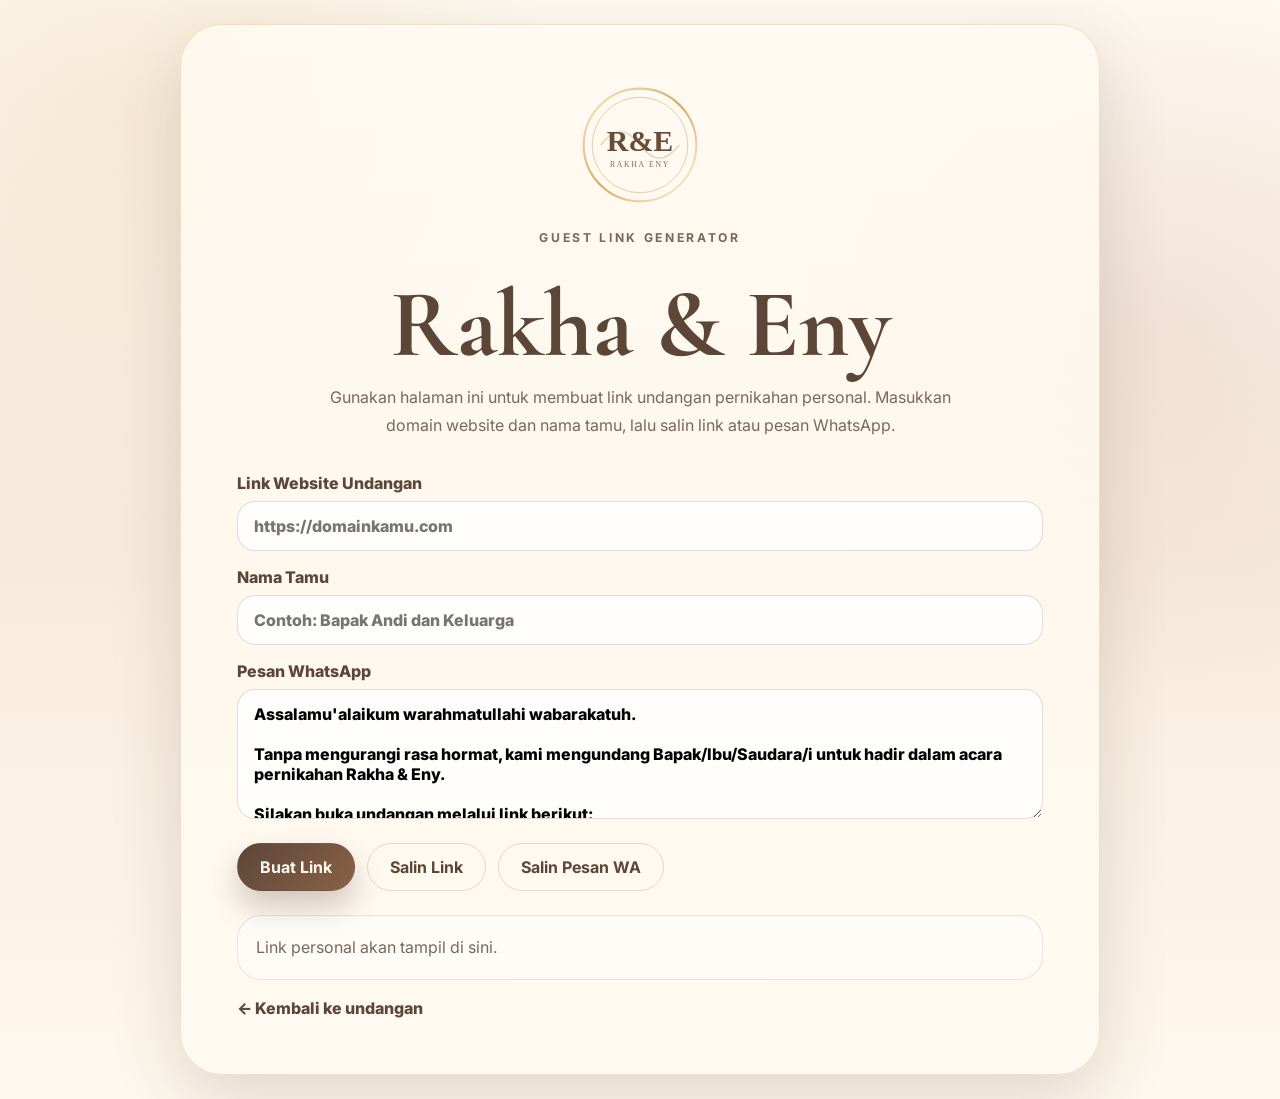
==== guest-link-generator.html @ 9296d080 "Update" ====
<!DOCTYPE html>
<html lang="id">
<head>
  <meta charset="UTF-8" />
  <meta name="viewport" content="width=device-width, initial-scale=1.0" />
  <title>Guest Link Generator Pernikahan - Rakha & Eny</title>
  <meta name="description" content="Generator link undangan pernikahan personal untuk Rakha & Eny." />
  <link rel="icon" href="favicon.svg" type="image/svg+xml" />
  <link rel="preconnect" href="https://fonts.googleapis.com" />
  <link rel="preconnect" href="https://fonts.gstatic.com" crossorigin />
  <link href="https://fonts.googleapis.com/css2?family=Cormorant+Garamond:wght@500;600;700&family=Inter:wght@400;500;600;700&display=swap" rel="stylesheet" />
  <link rel="stylesheet" href="style.css" />
  <style>
    body { min-height: 100vh; display: grid; place-items: center; padding: 24px; }
    .generator-page { width: min(920px, 100%); }
    .generator-card { padding: clamp(28px, 5vw, 56px); border: 1px solid rgba(215, 170, 100, .32); border-radius: 42px; background: rgba(255, 250, 242, .82); box-shadow: var(--shadow); }
    .generator-logo { width: 128px; margin: 0 auto 18px; }
    .generator-card h1 { margin: 10px 0 14px; text-align: center; font-family: var(--serif); font-size: clamp(3rem, 9vw, 6rem); line-height: .9; color: var(--brown); }
    .generator-card > p { width: min(650px, 100%); margin: 0 auto 34px; text-align: center; color: var(--muted); line-height: 1.75; }
    .generator-form { display: grid; gap: 16px; }
    .generator-form label { display: grid; gap: 8px; color: var(--brown); font-weight: 800; }
    .generator-form input, .generator-form textarea { width: 100%; padding: 14px 16px; border: 1px solid rgba(92, 70, 56, .18); border-radius: 18px; background: rgba(255, 255, 255, .74); outline: none; }
    .generator-form input:focus, .generator-form textarea:focus { border-color: rgba(215, 170, 100, .82); box-shadow: 0 0 0 4px rgba(215, 170, 100, .14); }
    .generator-actions { display: flex; gap: 12px; flex-wrap: wrap; margin-top: 8px; }
    .result-box { margin-top: 24px; padding: 18px; border: 1px solid rgba(92, 70, 56, .14); border-radius: 24px; background: rgba(255,255,255,.56); word-break: break-word; color: var(--muted); line-height: 1.7; }
    .back-link { display: inline-flex; margin-top: 18px; color: var(--brown); font-weight: 800; }
    @media (max-width: 520px) { .generator-actions { flex-direction: column; } }
  </style>
</head>
<body>
  <main class="generator-page">
    <section class="generator-card">
      <img src="assets/images/brand-mark.svg" alt="Logo Rakha dan Eny" class="generator-logo" />
      <p class="eyebrow" style="text-align:center">Guest Link Generator</p>
      <h1>Rakha & Eny</h1>
      <p>Gunakan halaman ini untuk membuat link undangan pernikahan personal. Masukkan domain website dan nama tamu, lalu salin link atau pesan WhatsApp.</p>

      <form class="generator-form" id="generatorForm">
        <label>
          Link Website Undangan
          <input type="url" id="baseUrl" placeholder="https://domainkamu.com" required />
        </label>
        <label>
          Nama Tamu
          <input type="text" id="guestName" placeholder="Contoh: Bapak Andi dan Keluarga" required />
        </label>
        <label>
          Pesan WhatsApp
          <textarea id="waMessage" rows="5">Assalamu'alaikum warahmatullahi wabarakatuh.

Tanpa mengurangi rasa hormat, kami mengundang Bapak/Ibu/Saudara/i untuk hadir dalam acara pernikahan Rakha & Eny.

Silakan buka undangan melalui link berikut:</textarea>
        </label>
        <div class="generator-actions">
          <button class="btn btn-primary" type="submit">Buat Link</button>
          <button class="btn btn-outline" type="button" id="copyLink">Salin Link</button>
          <button class="btn btn-outline" type="button" id="copyWa">Salin Pesan WA</button>
        </div>
      </form>

      <div class="result-box" id="resultBox">Link personal akan tampil di sini.</div>
      <a class="back-link" href="index.html">← Kembali ke undangan</a>
    </section>
  </main>

  <div class="toast" id="toast" role="status" aria-live="polite"></div>

  <script>
    const form = document.querySelector("#generatorForm");
    const baseUrlInput = document.querySelector("#baseUrl");
    const guestNameInput = document.querySelector("#guestName");
    const waMessageInput = document.querySelector("#waMessage");
    const resultBox = document.querySelector("#resultBox");
    const copyLinkButton = document.querySelector("#copyLink");
    const copyWaButton = document.querySelector("#copyWa");

    function showToast(message) {
      const toast = document.querySelector("#toast");
      toast.textContent = message;
      toast.classList.add("show");
      setTimeout(() => toast.classList.remove("show"), 2600);
    }

    async function copyText(text, successMessage) {
      if (!text || text.includes("akan tampil")) {
        showToast("Buat link terlebih dahulu.");
        return;
      }
      try {
        await navigator.clipboard.writeText(text);
      } catch (error) {
        const textarea = document.createElement("textarea");
        textarea.value = text;
        document.body.appendChild(textarea);
        textarea.select();
        document.execCommand("copy");
        textarea.remove();
      }
      showToast(successMessage);
    }

    function normalizeUrl(value) {
      const trimmed = value.trim();
      if (!trimmed) return "";
      const withProtocol = /^https?:\/\//i.test(trimmed) ? trimmed : `https://${trimmed}`;
      return withProtocol.replace(/\/$/, "");
    }

    function buildLink() {
      const baseUrl = normalizeUrl(baseUrlInput.value);
      const guestName = guestNameInput.value.trim();
      if (!baseUrl || !guestName) return "";
      return `${baseUrl}/index.html?to=${encodeURIComponent(guestName)}`;
    }

    function buildWaText() {
      const link = buildLink();
      const message = waMessageInput.value.trim();
      const guestName = guestNameInput.value.trim();
      return `${message}\n\nKepada Yth. ${guestName}\n${link}`;
    }

    form.addEventListener("submit", (event) => {
      event.preventDefault();
      const link = buildLink();
      if (!link) return;
      resultBox.textContent = link;
      showToast("Link personal berhasil dibuat.");
    });

    copyLinkButton.addEventListener("click", () => copyText(resultBox.textContent, "Link personal berhasil disalin."));
    copyWaButton.addEventListener("click", () => copyText(buildWaText(), "Pesan WhatsApp berhasil disalin."));
  </script>
</body>
</html>
---- style.css ----
:root {
  --bg: #fffaf2;
  --paper: #fff7ec;
  --paper-2: #f8eddd;
  --ink: #392b24;
  --muted: #79685c;
  --brown: #5c4638;
  --brown-2: #7b5b47;
  --gold: #d7aa64;
  --gold-2: #f3d79f;
  --rose: #cfa39b;
  --line: rgba(92, 70, 56, 0.16);
  --shadow: 0 24px 70px rgba(64, 43, 29, 0.16);
  --soft-shadow: 0 16px 38px rgba(64, 43, 29, 0.10);
  --serif: "Cormorant Garamond", Georgia, serif;
  --sans: "Inter", system-ui, -apple-system, BlinkMacSystemFont, "Segoe UI", sans-serif;
}

* {
  box-sizing: border-box;
}

html {
  scroll-behavior: smooth;
}

body {
  margin: 0;
  font-family: var(--sans);
  color: var(--ink);
  background:
    radial-gradient(circle at 10% 10%, rgba(215, 170, 100, 0.17), transparent 28rem),
    radial-gradient(circle at 90% 30%, rgba(207, 163, 155, 0.20), transparent 24rem),
    linear-gradient(180deg, #fffaf2 0%, #f7ebdc 50%, #fff8ee 100%);
  min-height: 100vh;
  overflow-x: hidden;
}

body.gate-open {
  overflow: hidden;
}

img, video {
  max-width: 100%;
  display: block;
}

a {
  color: inherit;
  text-decoration: none;
}

button, input, textarea, select {
  font: inherit;
}

button {
  cursor: pointer;
}

.grain-layer {
  position: fixed;
  inset: 0;
  pointer-events: none;
  z-index: 5000;
  opacity: 0.28;
  background-image:
    linear-gradient(rgba(255, 255, 255, .04) 1px, transparent 1px),
    linear-gradient(90deg, rgba(255, 255, 255, .04) 1px, transparent 1px);
  background-size: 38px 38px;
  mix-blend-mode: soft-light;
}

.section-pad {
  padding: 96px 24px;
}

.section-heading {
  width: min(760px, 100%);
  margin: 0 auto 44px;
  text-align: center;
}

.section-heading h2,
.hero-content h2,
.footer h2,
.share-card h2 {
  font-family: var(--serif);
  font-weight: 700;
  line-height: 0.95;
  letter-spacing: -0.04em;
}

.section-heading h2 {
  margin: 8px 0 14px;
  font-size: clamp(2.6rem, 7vw, 5.4rem);
}

.section-heading p {
  margin: 0;
  color: var(--muted);
  line-height: 1.75;
}

.eyebrow {
  margin: 0;
  font-size: 0.76rem;
  font-weight: 700;
  letter-spacing: 0.22em;
  color: var(--gold);
  text-transform: uppercase;
}

.btn {
  display: inline-flex;
  align-items: center;
  justify-content: center;
  gap: 8px;
  min-height: 48px;
  padding: 0 22px;
  border-radius: 999px;
  border: 1px solid transparent;
  font-weight: 700;
  transition: transform 220ms ease, box-shadow 220ms ease, background 220ms ease, color 220ms ease, border-color 220ms ease;
}

.btn:hover {
  transform: translateY(-2px);
}

.btn-primary {
  color: #fff9ee;
  background: linear-gradient(135deg, #5c4638, #8a6248);
  box-shadow: 0 16px 30px rgba(92, 70, 56, 0.28);
}

.btn-primary:hover {
  box-shadow: 0 22px 38px rgba(92, 70, 56, 0.34);
}

.btn-ghost {
  color: #fff8ec;
  border-color: rgba(255, 248, 236, 0.42);
  background: rgba(255, 255, 255, 0.10);
  backdrop-filter: blur(10px);
}

.btn-soft,
.btn-outline {
  color: var(--brown);
  background: rgba(255, 250, 242, 0.72);
  border-color: rgba(92, 70, 56, 0.18);
}

.btn-outline {
  background: transparent;
}

.btn-soft:hover,
.btn-outline:hover {
  border-color: rgba(215, 170, 100, 0.78);
  box-shadow: var(--soft-shadow);
}

.invitation-gate {
  position: fixed;
  inset: 0;
  z-index: 6000;
  display: grid;
  place-items: center;
  padding: 24px;
  background:
    linear-gradient(rgba(35, 25, 21, 0.58), rgba(35, 25, 21, 0.62)),
    url("assets/images/og-rakha-eny.jpg") center/cover no-repeat;
  transition: opacity 600ms ease, visibility 600ms ease;
}

.invitation-gate.hide {
  opacity: 0;
  visibility: hidden;
}

.gate-card {
  position: relative;
  width: min(520px, 100%);
  min-height: 640px;
  padding: 54px 42px;
  text-align: center;
  overflow: hidden;
  border-radius: 38px;
  border: 1px solid rgba(255, 248, 236, 0.55);
  background:
    linear-gradient(180deg, rgba(255, 250, 242, 0.92), rgba(248, 237, 221, 0.86)),
    radial-gradient(circle at 50% 0%, rgba(215, 170, 100, 0.18), transparent 18rem);
  box-shadow: 0 40px 110px rgba(0, 0, 0, 0.34);
  backdrop-filter: blur(18px);
}

.gate-card::before,
.gate-card::after {
  content: "";
  position: absolute;
  width: 160px;
  height: 160px;
  border: 1px solid rgba(215, 170, 100, 0.32);
  border-radius: 50%;
}

.gate-card::before {
  top: -60px;
  left: -40px;
}

.gate-card::after {
  right: -40px;
  bottom: -60px;
}

.gate-logo {
  width: 142px;
  margin: 0 auto 18px;
}

.gate-card h1 {
  margin: 12px 0 8px;
  font-family: var(--serif);
  font-size: clamp(4.4rem, 17vw, 7rem);
  line-height: 0.82;
  letter-spacing: -0.05em;
  color: var(--brown);
}

.gate-to {
  margin: 30px 0 6px;
  color: var(--muted);
}

.guest-name {
  margin: 0 auto 18px;
  padding: 12px 18px;
  width: fit-content;
  max-width: 100%;
  border-radius: 999px;
  color: var(--brown);
  font-weight: 800;
  background: rgba(215, 170, 100, 0.14);
  border: 1px solid rgba(215, 170, 100, 0.26);
}

.gate-note {
  margin: 0 auto 28px;
  max-width: 360px;
  color: var(--muted);
  line-height: 1.75;
}

.gate-ornament {
  position: absolute;
  left: 50%;
  width: 180px;
  height: 1px;
  background: linear-gradient(90deg, transparent, var(--gold), transparent);
  transform: translateX(-50%);
}

.gate-ornament.top { top: 32px; }
.gate-ornament.bottom { bottom: 32px; }

.site-header {
  position: fixed;
  top: 18px;
  left: 50%;
  z-index: 1000;
  width: min(1120px, calc(100% - 32px));
  display: flex;
  align-items: center;
  justify-content: space-between;
  padding: 10px 12px;
  border: 1px solid rgba(255, 248, 236, 0.28);
  border-radius: 999px;
  background: rgba(55, 40, 32, 0.30);
  color: #fff8ec;
  backdrop-filter: blur(18px);
  transform: translateX(-50%);
  transition: background 240ms ease, border-color 240ms ease, box-shadow 240ms ease;
}

.site-header.scrolled {
  background: rgba(255, 250, 242, 0.92);
  color: var(--brown);
  border-color: rgba(92, 70, 56, 0.12);
  box-shadow: var(--soft-shadow);
}

.brand {
  display: inline-flex;
  align-items: center;
  gap: 10px;
  font-weight: 800;
}

.brand img {
  width: 38px;
  height: 38px;
}

.desktop-nav {
  display: flex;
  align-items: center;
  gap: 4px;
}

.desktop-nav a {
  padding: 10px 14px;
  border-radius: 999px;
  font-size: 0.9rem;
  font-weight: 700;
  opacity: 0.9;
}

.desktop-nav a:hover {
  background: rgba(255, 255, 255, 0.16);
}

.site-header.scrolled .desktop-nav a:hover {
  background: rgba(92, 70, 56, 0.08);
}

.nav-cta {
  padding: 10px 16px;
  border-radius: 999px;
  color: var(--brown);
  background: #fff8ec;
  font-size: 0.88rem;
  font-weight: 800;
}

.site-header.scrolled .nav-cta {
  color: #fff8ec;
  background: var(--brown);
}

.hero {
  position: relative;
  min-height: 100svh;
  display: grid;
  place-items: center;
  overflow: hidden;
  color: #fff8ec;
  text-align: center;
}

.hero-video,
.hero-overlay {
  position: absolute;
  inset: 0;
  width: 100%;
  height: 100%;
}

.hero-video {
  object-fit: cover;
}

.hero-overlay {
  background:
    radial-gradient(circle at 50% 30%, rgba(215, 170, 100, 0.12), transparent 22rem),
    linear-gradient(180deg, rgba(22, 17, 15, 0.25), rgba(24, 16, 13, 0.72)),
    linear-gradient(90deg, rgba(22, 17, 15, 0.42), transparent 50%, rgba(22, 17, 15, 0.42));
}

.hero-content {
  position: relative;
  z-index: 2;
  width: min(820px, calc(100% - 32px));
  padding: 144px 0 94px;
}

.hero-content h2 {
  margin: 14px 0 18px;
  font-size: clamp(5rem, 15vw, 10.5rem);
  text-shadow: 0 20px 50px rgba(0, 0, 0, 0.22);
}

.hero-copy {
  width: min(620px, 100%);
  margin: 0 auto 26px;
  color: rgba(255, 248, 236, 0.9);
  font-size: clamp(1rem, 2.4vw, 1.22rem);
  line-height: 1.75;
}

.hero-date {
  display: inline-flex;
  align-items: center;
  justify-content: center;
  gap: 18px;
  padding: 12px 16px;
  margin-bottom: 30px;
  border: 1px solid rgba(255, 248, 236, 0.36);
  border-radius: 999px;
  background: rgba(255, 255, 255, 0.12);
  backdrop-filter: blur(14px);
}

.hero-date strong {
  font-family: var(--serif);
  font-size: 1.42rem;
  color: var(--gold-2);
}

.hero-actions {
  display: flex;
  justify-content: center;
  gap: 14px;
  flex-wrap: wrap;
}

.scroll-hint {
  position: absolute;
  bottom: 34px;
  left: 50%;
  z-index: 2;
  font-size: 0.75rem;
  letter-spacing: 0.22em;
  text-transform: uppercase;
  transform: translateX(-50%);
  opacity: 0.74;
}

.countdown-section {
  padding-top: 70px;
  padding-bottom: 70px;
}

.countdown-grid {
  width: min(900px, 100%);
  margin: 0 auto;
  display: grid;
  grid-template-columns: repeat(4, 1fr);
  gap: 16px;
}

.countdown-grid div {
  padding: 28px 14px;
  text-align: center;
  border: 1px solid var(--line);
  border-radius: 30px;
  background: rgba(255, 250, 242, 0.68);
  box-shadow: var(--soft-shadow);
  backdrop-filter: blur(12px);
}

.countdown-grid strong {
  display: block;
  font-family: var(--serif);
  font-size: clamp(2.6rem, 7vw, 5rem);
  line-height: 0.85;
  color: var(--brown);
}

.countdown-grid span {
  display: block;
  margin-top: 10px;
  color: var(--muted);
  font-size: 0.86rem;
  font-weight: 700;
  letter-spacing: 0.14em;
  text-transform: uppercase;
}

.intro-card {
  width: min(860px, 100%);
  margin: 0 auto;
  padding: clamp(32px, 5vw, 62px);
  text-align: center;
  border: 1px solid rgba(215, 170, 100, 0.30);
  border-radius: 42px;
  background:
    linear-gradient(135deg, rgba(255, 250, 242, 0.82), rgba(248, 237, 221, 0.72)),
    radial-gradient(circle at 50% 0%, rgba(215, 170, 100, 0.14), transparent 24rem);
  box-shadow: var(--shadow);
}

.intro-card img {
  width: 112px;
  margin: 0 auto 22px;
}

.intro-card p {
  margin: 0;
  font-family: var(--serif);
  font-size: clamp(1.6rem, 4vw, 2.6rem);
  line-height: 1.25;
  color: var(--brown);
}

.couple-grid {
  width: min(980px, 100%);
  margin: 0 auto;
  display: grid;
  grid-template-columns: repeat(2, 1fr);
  gap: 24px;
}

.profile-card {
  position: relative;
  padding: 18px 18px 32px;
  border: 1px solid var(--line);
  border-radius: 38px;
  background: rgba(255, 250, 242, 0.72);
  box-shadow: var(--soft-shadow);
  overflow: hidden;
}

.profile-card::after {
  content: "";
  position: absolute;
  inset: auto -40px -50px auto;
  width: 160px;
  height: 160px;
  border-radius: 50%;
  background: rgba(215, 170, 100, 0.16);
}

.profile-photo {
  aspect-ratio: 4 / 5;
  border-radius: 30px;
  overflow: hidden;
  margin-bottom: 26px;
  background: #ead9c2;
}

.profile-photo img {
  width: 100%;
  height: 100%;
  object-fit: cover;
}

.profile-card h3 {
  position: relative;
  margin: 6px 0 8px;
  font-family: var(--serif);
  font-size: clamp(2.8rem, 7vw, 5.2rem);
  line-height: 0.9;
  color: var(--brown);
}

.profile-card p {
  position: relative;
  margin-left: 8px;
  margin-right: 8px;
  color: var(--muted);
  line-height: 1.7;
}

.timeline {
  width: min(980px, 100%);
  margin: 0 auto;
  display: grid;
  grid-template-columns: repeat(3, 1fr);
  gap: 18px;
}

.timeline-item {
  padding: 30px;
  min-height: 260px;
  border: 1px solid var(--line);
  border-radius: 34px;
  background: rgba(255, 250, 242, 0.72);
  box-shadow: var(--soft-shadow);
}

.timeline-item span {
  display: inline-grid;
  place-items: center;
  width: 44px;
  height: 44px;
  margin-bottom: 26px;
  border-radius: 50%;
  color: #fff8ec;
  background: var(--brown);
  font-weight: 800;
}

.timeline-item h3,
.event-card h3,
.wish-panel h3 {
  margin: 0 0 10px;
  font-family: var(--serif);
  font-size: 2rem;
  color: var(--brown);
}

.timeline-item p,
.event-card p {
  margin: 0 0 10px;
  color: var(--muted);
  line-height: 1.7;
}

.event-layout {
  width: min(1080px, 100%);
  margin: 0 auto;
  display: grid;
  grid-template-columns: repeat(3, 1fr);
  gap: 18px;
}

.event-card {
  padding: 30px;
  min-height: 260px;
  border: 1px solid var(--line);
  border-radius: 34px;
  background: rgba(255, 250, 242, 0.72);
  box-shadow: var(--soft-shadow);
}

.event-icon {
  width: 54px;
  height: 54px;
  display: grid;
  place-items: center;
  margin-bottom: 28px;
  border-radius: 50%;
  color: var(--brown);
  background: rgba(215, 170, 100, 0.18);
  border: 1px solid rgba(215, 170, 100, 0.32);
  font-size: 1.8rem;
}

.event-actions {
  display: flex;
  gap: 10px;
  flex-wrap: wrap;
  margin-top: 20px;
}

.map-card {
  width: min(1080px, 100%);
  margin: 20px auto 0;
  border: 1px solid var(--line);
  border-radius: 34px;
  overflow: hidden;
  background: rgba(255, 250, 242, 0.72);
  box-shadow: var(--soft-shadow);
}

.map-card iframe {
  width: 100%;
  height: 360px;
  border: 0;
  display: block;
  filter: sepia(0.20) saturate(0.88);
}

.gallery-grid {
  width: min(1120px, 100%);
  margin: 0 auto;
  display: grid;
  grid-template-columns: repeat(4, 1fr);
  grid-auto-flow: dense;
  gap: 14px;
}

.gallery-item {
  position: relative;
  min-height: 260px;
  padding: 0;
  overflow: hidden;
  border: 0;
  border-radius: 26px;
  background: #ead9c2;
  box-shadow: var(--soft-shadow);
}

.gallery-item::after {
  content: "Lihat Foto";
  position: absolute;
  inset: auto 14px 14px 14px;
  padding: 10px 12px;
  border-radius: 999px;
  color: #fff8ec;
  background: rgba(36, 25, 20, 0.42);
  opacity: 0;
  transform: translateY(10px);
  transition: opacity 240ms ease, transform 240ms ease;
  backdrop-filter: blur(10px);
  font-weight: 800;
}

.gallery-item:hover::after {
  opacity: 1;
  transform: translateY(0);
}

.gallery-item img {
  width: 100%;
  height: 100%;
  object-fit: cover;
  transition: transform 500ms ease, filter 500ms ease;
}

.gallery-item:hover img {
  transform: scale(1.05);
  filter: saturate(1.04) contrast(1.03);
}

.gallery-item.large {
  grid-column: span 2;
  grid-row: span 2;
  min-height: 536px;
}

.gallery-item.wide {
  grid-column: span 2;
}

.hidden-photo {
  display: none;
}

.gallery-grid.show-all .hidden-photo {
  display: block;
}

.center-action {
  margin-top: 30px;
  text-align: center;
}

.rsvp-layout {
  width: min(1080px, 100%);
  margin: 0 auto;
  display: grid;
  grid-template-columns: 1fr 0.9fr;
  gap: 22px;
  align-items: start;
}

.rsvp-form,
.wish-panel {
  padding: 30px;
  border: 1px solid var(--line);
  border-radius: 34px;
  background: rgba(255, 250, 242, 0.76);
  box-shadow: var(--soft-shadow);
}

.rsvp-form {
  display: grid;
  gap: 16px;
}

.rsvp-form label {
  display: grid;
  gap: 8px;
  color: var(--brown);
  font-size: 0.92rem;
  font-weight: 800;
}

.rsvp-form input,
.rsvp-form textarea,
.rsvp-form select {
  width: 100%;
  padding: 14px 16px;
  border: 1px solid rgba(92, 70, 56, 0.18);
  border-radius: 18px;
  color: var(--ink);
  background: rgba(255, 255, 255, 0.74);
  outline: none;
  transition: border-color 180ms ease, box-shadow 180ms ease;
}

.rsvp-form input:focus,
.rsvp-form textarea:focus,
.rsvp-form select:focus {
  border-color: rgba(215, 170, 100, 0.82);
  box-shadow: 0 0 0 4px rgba(215, 170, 100, 0.14);
}

.form-note {
  margin: 0;
  color: var(--muted);
  font-size: 0.88rem;
  line-height: 1.6;
}

.wish-panel {
  max-height: 660px;
  overflow: hidden;
}

.wish-list {
  display: grid;
  gap: 12px;
  max-height: 550px;
  overflow: auto;
  padding-right: 6px;
}

.wish-card {
  padding: 18px;
  border: 1px solid rgba(92, 70, 56, 0.12);
  border-radius: 22px;
  background: rgba(255, 255, 255, 0.58);
}

.wish-card strong {
  display: block;
  color: var(--brown);
  margin-bottom: 6px;
}

.wish-card small {
  color: var(--gold);
  font-weight: 800;
}

.wish-card p {
  margin: 10px 0 0;
  color: var(--muted);
  line-height: 1.65;
}

.share-card {
  width: min(1080px, 100%);
  margin: 0 auto;
  display: grid;
  grid-template-columns: 1fr auto;
  gap: 26px;
  align-items: center;
  padding: clamp(28px, 5vw, 56px);
  border: 1px solid rgba(215, 170, 100, 0.32);
  border-radius: 42px;
  background:
    linear-gradient(135deg, rgba(255, 250, 242, 0.84), rgba(248, 237, 221, 0.78)),
    radial-gradient(circle at 10% 0%, rgba(215, 170, 100, 0.18), transparent 24rem);
  box-shadow: var(--shadow);
}

.share-card h2 {
  margin: 8px 0 14px;
  font-size: clamp(2.8rem, 6vw, 5rem);
}

.share-card p {
  color: var(--muted);
  line-height: 1.75;
}

.share-actions {
  display: flex;
  gap: 12px;
  flex-wrap: wrap;
  margin-top: 22px;
}

.qr-image {
  width: 178px;
  padding: 12px;
  border-radius: 28px;
  background: #fffaf2;
  border: 1px solid rgba(215, 170, 100, 0.32);
}

.footer {
  padding: 86px 24px 120px;
  text-align: center;
  color: #fff8ec;
  background:
    radial-gradient(circle at 50% 0%, rgba(215, 170, 100, 0.24), transparent 26rem),
    linear-gradient(135deg, #3d2e27, #6b4c3c);
}

.footer img {
  width: 120px;
  margin: 0 auto 16px;
  filter: drop-shadow(0 12px 26px rgba(0, 0, 0, 0.22));
}

.footer h2 {
  margin: 10px 0 14px;
  font-size: clamp(3.4rem, 10vw, 7rem);
}

.footer p:not(.eyebrow) {
  width: min(620px, 100%);
  margin: 0 auto;
  color: rgba(255, 248, 236, 0.78);
  line-height: 1.75;
}

.mobile-bottom-nav {
  position: fixed;
  left: 12px;
  right: 12px;
  bottom: 12px;
  z-index: 1000;
  display: none;
  grid-template-columns: repeat(4, 1fr);
  gap: 4px;
  padding: 8px;
  border-radius: 26px;
  background: rgba(255, 250, 242, 0.92);
  border: 1px solid rgba(92, 70, 56, 0.12);
  box-shadow: 0 18px 44px rgba(64, 43, 29, 0.22);
  backdrop-filter: blur(16px);
}

.mobile-bottom-nav a {
  display: grid;
  place-items: center;
  gap: 3px;
  padding: 8px 4px;
  border-radius: 18px;
  color: var(--brown);
  font-size: 0.72rem;
  font-weight: 800;
}

.mobile-bottom-nav a:hover {
  background: rgba(215, 170, 100, 0.18);
}

.mobile-bottom-nav span {
  font-size: 1.04rem;
}

.music-toggle {
  position: fixed;
  right: 22px;
  bottom: 22px;
  z-index: 1100;
  width: 54px;
  height: 54px;
  display: grid;
  place-items: center;
  border: 1px solid rgba(215, 170, 100, 0.38);
  border-radius: 50%;
  color: #fff8ec;
  background: rgba(92, 70, 56, 0.88);
  box-shadow: 0 16px 34px rgba(64, 43, 29, 0.24);
  backdrop-filter: blur(12px);
}

.music-toggle.is-playing .music-icon {
  animation: spin 5s linear infinite;
}

.music-icon {
  display: block;
  font-size: 1.2rem;
  font-weight: 900;
}

.lightbox {
  position: fixed;
  inset: 0;
  z-index: 4000;
  display: grid;
  place-items: center;
  padding: 24px;
  background: rgba(22, 17, 15, 0.86);
  opacity: 0;
  visibility: hidden;
  transition: opacity 220ms ease, visibility 220ms ease;
}

.lightbox.show {
  opacity: 1;
  visibility: visible;
}

.lightbox img {
  max-width: min(960px, 96vw);
  max-height: 88vh;
  object-fit: contain;
  border-radius: 24px;
  box-shadow: 0 30px 90px rgba(0, 0, 0, 0.44);
}

.lightbox-close {
  position: fixed;
  top: 22px;
  right: 22px;
  width: 48px;
  height: 48px;
  border: 1px solid rgba(255, 248, 236, 0.24);
  border-radius: 50%;
  color: #fff8ec;
  background: rgba(255, 255, 255, 0.10);
  font-size: 2rem;
}

.toast {
  position: fixed;
  left: 50%;
  bottom: 96px;
  z-index: 7000;
  max-width: min(480px, calc(100% - 32px));
  padding: 14px 18px;
  border-radius: 18px;
  color: #fff8ec;
  background: rgba(57, 43, 36, 0.92);
  box-shadow: var(--shadow);
  transform: translate(-50%, 18px);
  opacity: 0;
  visibility: hidden;
  transition: opacity 220ms ease, transform 220ms ease, visibility 220ms ease;
}

.toast.show {
  opacity: 1;
  visibility: visible;
  transform: translate(-50%, 0);
}

.reveal-up {
  opacity: 0;
  transform: translateY(28px);
  transition: opacity 700ms ease, transform 700ms ease;
}

.reveal-up.in-view {
  opacity: 1;
  transform: translateY(0);
}

.delay-1 { transition-delay: 90ms; }
.delay-2 { transition-delay: 180ms; }

@keyframes spin {
  to { transform: rotate(360deg); }
}

@media (max-width: 980px) {
  .desktop-nav,
  .nav-cta {
    display: none;
  }

  .site-header {
    top: 12px;
    width: calc(100% - 24px);
  }

  .event-layout,
  .timeline,
  .rsvp-layout {
    grid-template-columns: 1fr;
  }

  .gallery-grid {
    grid-template-columns: repeat(2, 1fr);
  }

  .gallery-item.large,
  .gallery-item.wide {
    grid-column: span 2;
  }

  .share-card {
    grid-template-columns: 1fr;
    text-align: center;
  }

  .qr-image {
    margin: 0 auto;
  }
}

@media (max-width: 720px) {
  .section-pad {
    padding: 76px 16px;
  }

  .gate-card {
    min-height: auto;
    padding: 42px 24px;
    border-radius: 30px;
  }

  .gate-logo {
    width: 118px;
  }

  .hero-content {
    padding: 132px 0 120px;
  }

  .hero-content h2 {
    font-size: clamp(4rem, 22vw, 7rem);
  }

  .hero-date {
    flex-direction: column;
    gap: 6px;
    border-radius: 28px;
    padding: 14px 20px;
  }

  .countdown-grid {
    grid-template-columns: repeat(2, 1fr);
    gap: 12px;
  }

  .countdown-grid div {
    padding: 22px 10px;
    border-radius: 24px;
  }

  .couple-grid {
    grid-template-columns: 1fr;
  }

  .profile-card,
  .timeline-item,
  .event-card,
  .rsvp-form,
  .wish-panel {
    border-radius: 28px;
  }

  .gallery-grid {
    gap: 10px;
  }

  .gallery-item {
    min-height: 210px;
    border-radius: 22px;
  }

  .gallery-item.large {
    min-height: 430px;
  }

  .map-card iframe {
    height: 300px;
  }

  .mobile-bottom-nav {
    display: grid;
  }

  .music-toggle {
    right: 18px;
    bottom: 92px;
  }

  .footer {
    padding-bottom: 148px;
  }
}

@media (max-width: 460px) {
  .brand span {
    font-size: 0.92rem;
  }

  .hero-actions,
  .event-actions,
  .share-actions {
    flex-direction: column;
  }

  .btn {
    width: 100%;
  }

  .intro-card p {
    font-size: 1.48rem;
  }

  .gallery-grid {
    grid-template-columns: 1fr;
  }

  .gallery-item.large,
  .gallery-item.wide {
    grid-column: auto;
    min-height: 380px;
  }

  .countdown-grid strong {
    font-size: 2.8rem;
  }
}

/* Wedding edition refinements */
.wedding-event-layout {
  grid-template-columns: repeat(4, 1fr);
}

.intro-card .eyebrow {
  margin-bottom: 16px;
  font-family: var(--sans);
  font-size: 0.76rem;
  line-height: 1.2;
}

.wedding-prayer .intro-card p:not(.eyebrow) {
  width: min(760px, 100%);
  margin: 0 auto;
}

@media (max-width: 1120px) {
  .wedding-event-layout {
    grid-template-columns: repeat(2, 1fr);
  }
}

@media (max-width: 720px) {
  .wedding-event-layout {
    grid-template-columns: 1fr;
  }
}
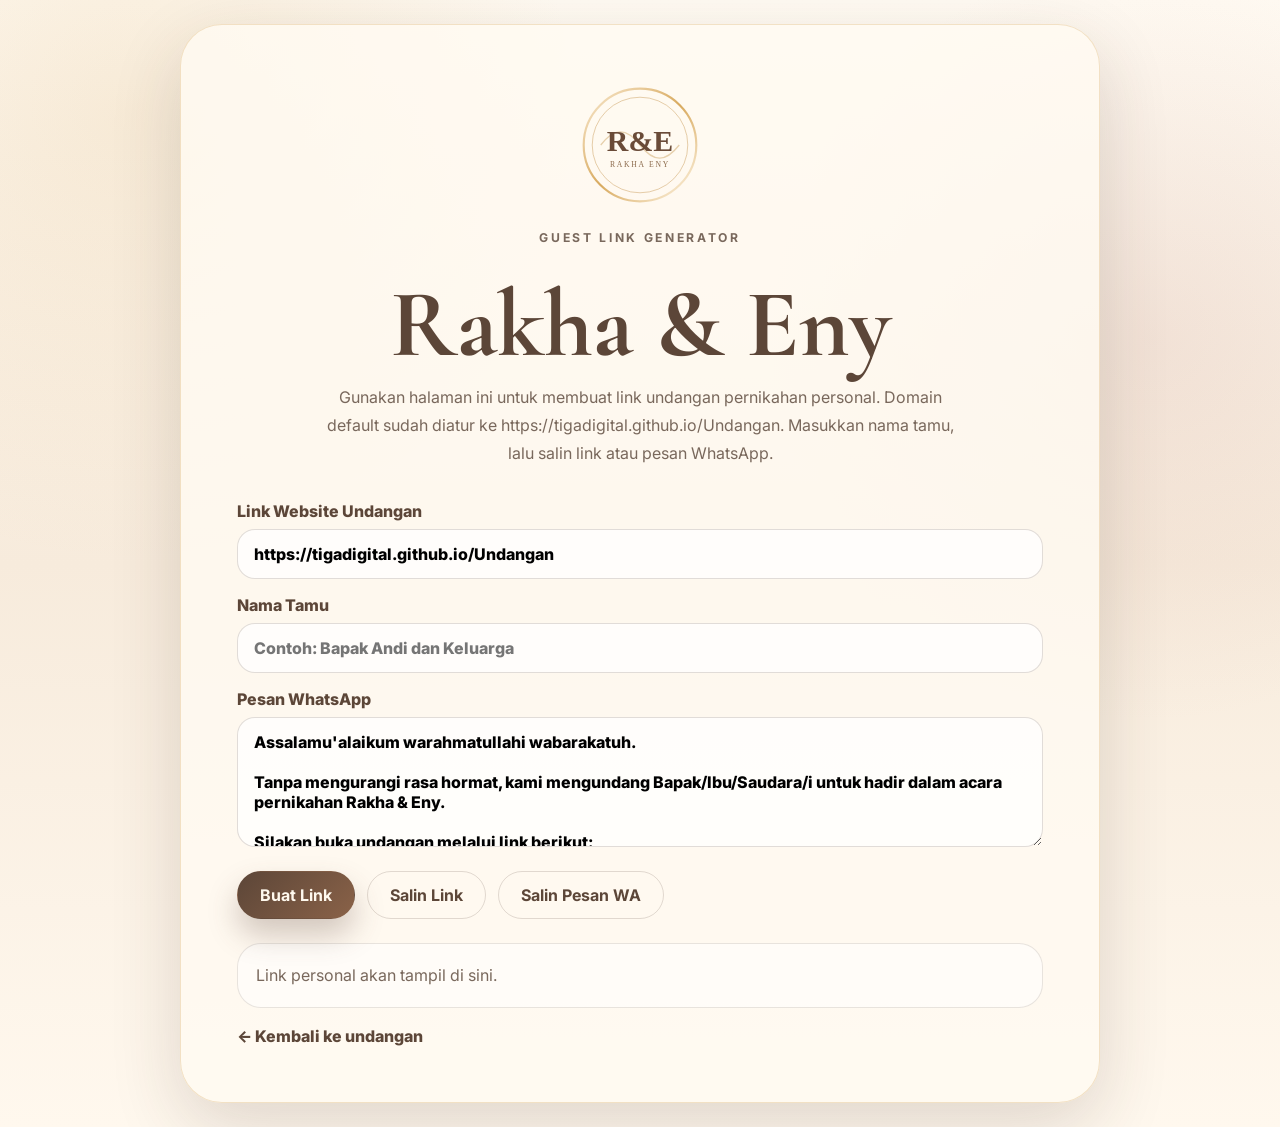
==== commit 71fdf838: "updt" ====
--- a/guest-link-generator.html
+++ b/guest-link-generator.html
@@ -5,6 +5,8 @@
   <meta name="viewport" content="width=device-width, initial-scale=1.0" />
   <title>Guest Link Generator Pernikahan - Rakha & Eny</title>
   <meta name="description" content="Generator link undangan pernikahan personal untuk Rakha & Eny." />
+  <meta name="robots" content="noindex, nofollow" />
+  <link rel="canonical" href="https://tigadigital.github.io/Undangan/guest-link-generator.html" />
   <link rel="icon" href="favicon.svg" type="image/svg+xml" />
   <link rel="preconnect" href="https://fonts.googleapis.com" />
   <link rel="preconnect" href="https://fonts.gstatic.com" crossorigin />
@@ -33,12 +35,12 @@
       <img src="assets/images/brand-mark.svg" alt="Logo Rakha dan Eny" class="generator-logo" />
       <p class="eyebrow" style="text-align:center">Guest Link Generator</p>
       <h1>Rakha & Eny</h1>
-      <p>Gunakan halaman ini untuk membuat link undangan pernikahan personal. Masukkan domain website dan nama tamu, lalu salin link atau pesan WhatsApp.</p>
+      <p>Gunakan halaman ini untuk membuat link undangan pernikahan personal. Domain default sudah diatur ke https://tigadigital.github.io/Undangan. Masukkan nama tamu, lalu salin link atau pesan WhatsApp.</p>
 
       <form class="generator-form" id="generatorForm">
         <label>
           Link Website Undangan
-          <input type="url" id="baseUrl" placeholder="https://domainkamu.com" required />
+          <input type="url" id="baseUrl" placeholder="https://tigadigital.github.io/Undangan" value="https://tigadigital.github.io/Undangan" required />
         </label>
         <label>
           Nama Tamu
